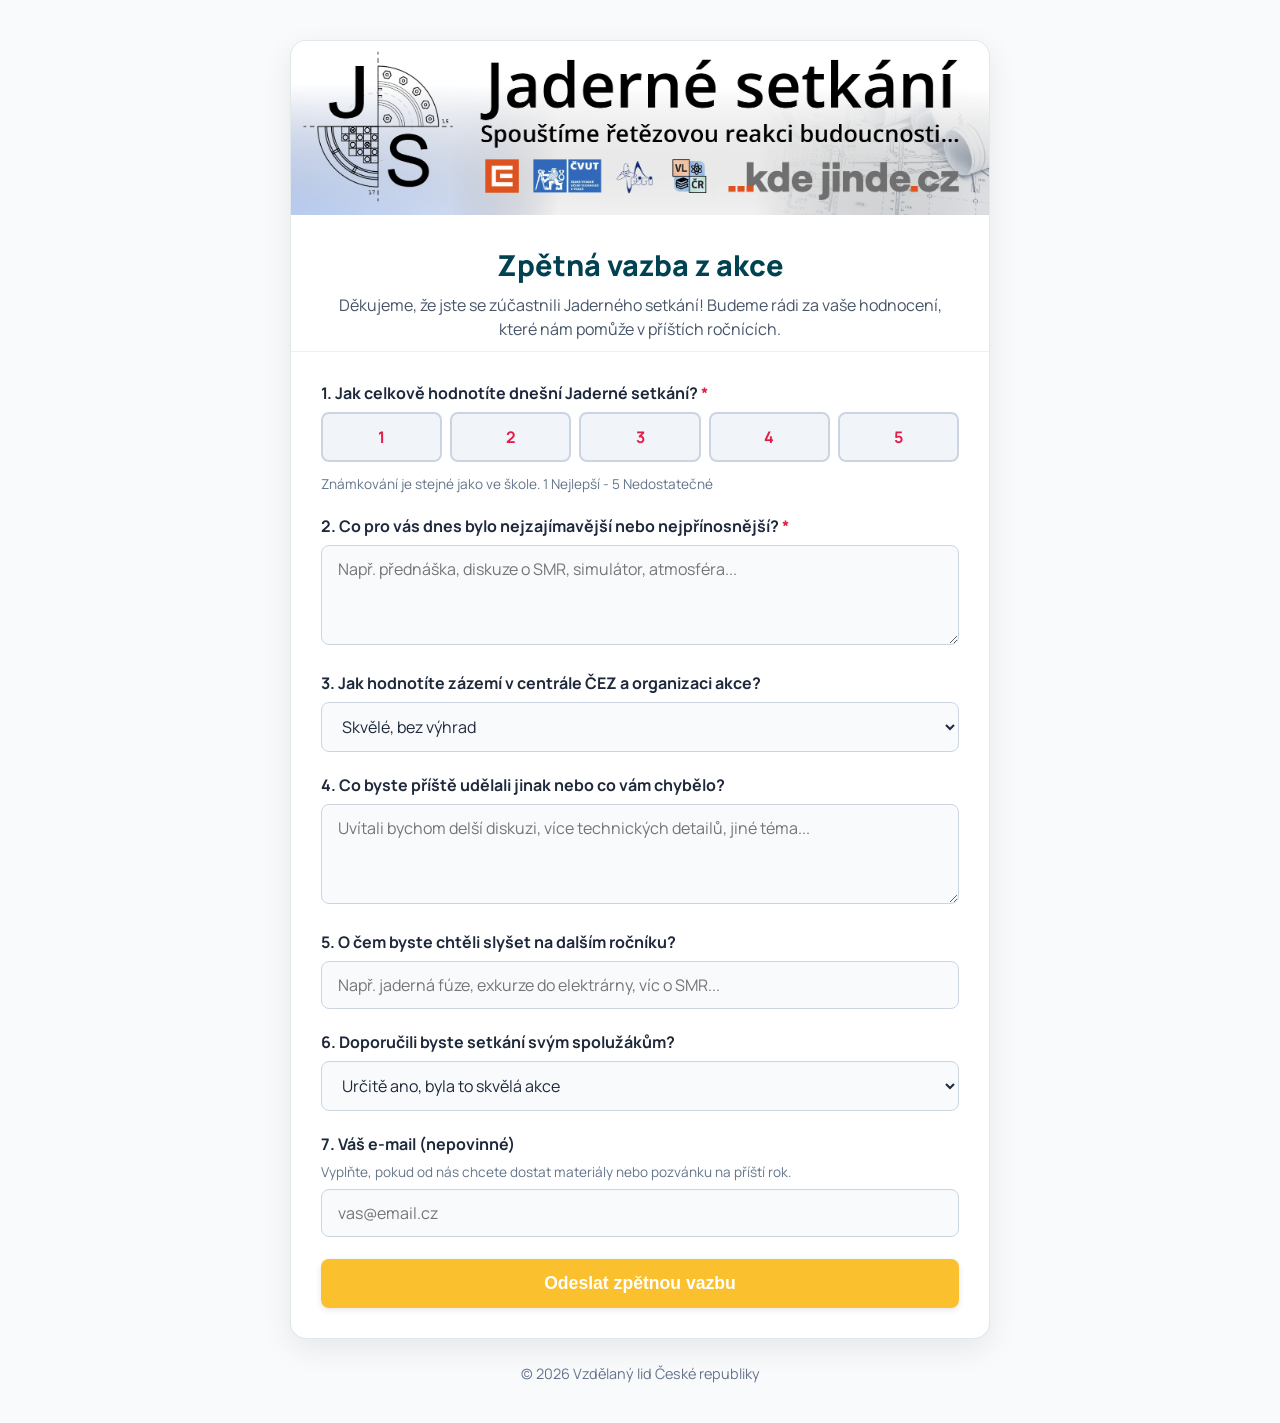
==== jaderne-setkani.html @ 6352bbfe "Add files via upload" ====
<!DOCTYPE html>
<html lang="cs">
<head>
    <meta charset="UTF-8">
    <meta name="viewport" content="width=device-width, initial-scale=1.0">
    <title>Zpětná vazba | Jaderné setkání</title>
    <!-- Google Fonts -->
    <link rel="preconnect" href="https://fonts.googleapis.com">
    <link rel="preconnect" href="https://fonts.gstatic.com" crossorigin>
    <link href="https://fonts.googleapis.com/css2?family=Manrope:wght@300;400;600;700;800&family=Roboto:wght@300;400;500;700&display=swap" rel="stylesheet">
    <link rel="stylesheet" href="styles.css">
    <link rel="icon" type="image/png" href="jaderne-setkani.jpeg" />
</head>
<body>

    <div class="feedback-wrapper">
        <!-- HORNÍ BANNER -->
        <div class="feedback-banner">
            <img src="js-banner.png" alt="Jaderné setkání banner">
        </div>

        <div class="feedback-header">
            <h1>Zpětná vazba z akce</h1>
            <p>Děkujeme, že jste se zúčastnili Jaderného setkání! Budeme rádi za vaše hodnocení, které nám pomůže v příštích ročnících.</p>
        </div>

        <div class="feedback-body">
            <form id="feedbackForm">

                <!-- Otázka 1: Celkové hodnocení -->
                <div class="form-group">
                    <label>1. Jak celkově hodnotíte dnešní Jaderné setkání? <span>*</span></label>
                    <div class="rating-scale">
                        <label><input type="radio" name="overall" value="1" required><span>1</span></label>
                        <label><input type="radio" name="overall" value="2"><span>2</span></label>
                        <label><input type="radio" name="overall" value="3"><span>3</span></label>
                        <label><input type="radio" name="overall" value="4"><span>4</span></label>
                        <label><input type="radio" name="overall" value="5"><span>5</span></label>
                    </div>
                    <span class="hint hint-flex">
                        <span>Známkování je stejné jako ve škole.</span>
                        <span>1 Nejlepší - 5 Nedostatečné</span>
                    </span>
                </div>

                <!-- Otázka 2: Co zaujalo nejvíce -->
                <div class="form-group">
                    <label for="bestPart">2. Co pro vás dnes bylo nejzajímavější nebo nejpřínosnější? <span>*</span></label>
                    <textarea id="bestPart" name="bestPart" placeholder="Např. přednáška, diskuze o SMR, simulátor, atmosféra..." required></textarea>
                </div>

                <!-- Otázka 3: Organizace a prostory -->
                <div class="form-group">
                    <label for="orgFeedback">3. Jak hodnotíte zázemí v centrále ČEZ a organizaci akce?</label>
                    <select id="orgFeedback" name="orgFeedback">
                        <option value="Skvělé">Skvělé, bez výhrad</option>
                        <option value="Dobré">Dobré</option>
                        <option value="Průměrné">Průměrné / Něco vázlo</option>
                        <option value="Slabší">Slabší organizace</option>
                    </select>
                </div>

                <!-- Otázka 4: Návrhy na zlepšení -->
                <div class="form-group">
                    <label for="improvements">4. Co byste příště udělali jinak nebo co vám chybělo?</label>
                    <textarea id="improvements" name="improvements" placeholder="Uvítali bychom delší diskuzi, více technických detailů, jiné téma..."></textarea>
                </div>

                <!-- Otázka 5: Témata do budoucna -->
                <div class="form-group">
                    <label for="futureIdeas">5. O čem byste chtěli slyšet na dalším ročníku?</label>
                    <input type="text" id="futureIdeas" name="futureIdeas" placeholder="Např. jaderná fúze, exkurze do elektrárny, víc o SMR...">
                </div>

                <!-- Otázka 6: Doporučení -->
                <div class="form-group">
                    <label for="recommend">6. Doporučili byste setkání svým spolužákům?</label>
                    <select id="recommend" name="recommend">
                        <option value="Určitě ano">Určitě ano, byla to skvělá akce</option>
                        <option value="Možná">Možná, podle programu</option>
                        <option value="Ne">Spíše ne</option>
                    </select>
                </div>

                <!-- Otázka 7: E-mail (volitelný) -->
                <div class="form-group">
                    <label for="userEmail">7. Váš e-mail (nepovinné)</label>
                    <span class="hint">Vyplňte, pokud od nás chcete dostat materiály nebo pozvánku na příští rok.</span>
                    <input type="email" id="userEmail" name="userEmail" placeholder="vas@email.cz">
                </div>

                <button type="submit" id="submitBtn" class="submit-btn">Odeslat zpětnou vazbu</button>
                <p id="statusMsg" class="status-message"></p>

            </form>
        </div>
    </div>

    <div class="footer-branding">
        &copy; 2026 Vzdělaný lid České republiky
    </div>

    <!-- SKRIPT PRO ODESLÁNÍ DO GOOGLE SHEETS -->
    <script>
        const FEEDBACK_SCRIPT_URL = 'https://script.google.com/macros/s/AKfycbxHbtDZqgOLBzjBHBgjhoFvDwujn2lm_xIqbIPMmP1tOxlQzp5K-_RalIOPr4OuZ0W-/exec';

        const form = document.getElementById('feedbackForm');
        const submitBtn = document.getElementById('submitBtn');
        const statusMsg = document.getElementById('statusMsg');

        form.addEventListener('submit', function(e) {
            e.preventDefault();

            submitBtn.disabled = true;
            submitBtn.textContent = 'Odesílám...';
            statusMsg.style.display = 'block';
            statusMsg.style.color = '#004251';
            statusMsg.textContent = 'Ukládám vaše hodnocení...';

            const formData = new FormData();
            // KLÍČOVÉ: Řekneme skriptu, že tohle je z Jaderného setkání
            formData.append('source', 'jaderne-setkani'); 
            
            formData.append('overall', document.querySelector('input[name="overall"]:checked').value);
            formData.append('bestPart', document.getElementById('bestPart').value);
            formData.append('orgFeedback', document.getElementById('orgFeedback').value);
            formData.append('improvements', document.getElementById('improvements').value);
            formData.append('futureIdeas', document.getElementById('futureIdeas').value);
            formData.append('recommend', document.getElementById('recommend').value);
            formData.append('email', document.getElementById('userEmail').value);

            fetch(FEEDBACK_SCRIPT_URL, {
                method: 'POST',
                mode: 'no-cors',
                body: formData
            })
            .then(() => {
                statusMsg.style.color = '#15803d';
                statusMsg.textContent = 'Děkujeme! Vaše zpětná vazba byla úspěšně uložena.';
                form.reset();
                submitBtn.disabled = false;
                submitBtn.textContent = 'Odeslat zpětnou vazbu';
            })
            .catch(error => {
                console.error('Chyba:', error);
                statusMsg.style.color = '#b91c1c';
                statusMsg.textContent = 'Došlo k chybě. Zkuste to prosím znovu.';
                submitBtn.disabled = false;
                submitBtn.textContent = 'Odeslat zpětnou vazbu';
            });
        });
    </script>

</body>
</html>
---- styles.css ----
* {
    box-sizing: border-box;
    margin: 0;
    padding: 0;
}

body {
    font-family: 'Manrope', Arial, Helvetica, sans-serif;
    background-color: #f8fafc; /* Světlé pozadí podle hlavního webu */
    color: #1e293b;
    min-height: 100vh;
    display: flex;
    flex-direction: column;
    align-items: center;
    justify-content: center;
    padding: 40px 20px;
}

.feedback-wrapper {
    width: 100%;
    max-width: 700px;
    background: #ffffff;
    color: #1e293b;
    border-radius: 16px;
    box-shadow: 0 10px 30px rgba(0, 0, 0, 0.08);
    border: 1px solid rgba(0, 66, 81, 0.12);
    overflow: hidden;
}

/* Horní banner */
.feedback-banner {
    width: 100%;
    max-height: 220px;
    overflow: hidden;
    background-color: #004251;
}

.feedback-banner img {
    width: 100%;
    height: 100%;
    object-fit: cover;
    display: block;
}

.feedback-header {
    background: #ffffff;
    padding: 30px 30px 10px 30px;
    text-align: center;
    border-bottom: 1px solid rgba(0, 66, 81, 0.08);
}

.feedback-header h1 {
    font-size: 1.8rem;
    font-weight: 800;
    color: rgb(0, 66, 81);
    margin-bottom: 8px;
}

.feedback-header p {
    font-size: 1rem;
    color: #475569;
    line-height: 1.5;
}

.feedback-body {
    padding: 30px;
}

.form-group {
    margin-bottom: 22px;
}

.form-group label {
    display: block;
    font-weight: 700;
    color: #1e293b;
    font-size: 1rem;
    margin-bottom: 8px;
}

.form-group label span {
    color: #e11d48;
}

.form-group .hint {
    font-size: 0.85rem;
    color: #64748b;
    margin-bottom: 8px;
    display: block;
}

.hint-flex {
    display: flex;
    justify-content: space-between;
    margin-top: 5px;
}

/* Hodnocení hvězdičkami / čísly */
.rating-scale {
    display: flex;
    gap: 8px;
}

.rating-scale label {
    flex: 1;
    background: #f1f5f9;
    border: 2px solid #cbd5e1;
    border-radius: 8px;
    text-align: center;
    padding: 12px 0;
    cursor: pointer;
    font-weight: 700;
    color: #334155;
    transition: all 0.2s ease;
}

.rating-scale input {
    display: none;
}

.rating-scale input:checked + span,
.rating-scale label:hover {
    background: rgb(0, 66, 81);
    color: #ffffff;
    border-color: rgb(0, 66, 81);
}

.rating-scale label span {
    display: block;
    width: 100%;
}

/* Vstupy */
input[type="text"],
input[type="email"],
textarea,
select {
    width: 100%;
    padding: 12px 16px;
    font-size: 1rem;
    border: 1px solid #cbd5e1;
    border-radius: 8px;
    font-family: inherit;
    background: #f8fafc;
    color: #1e293b;
    transition: all 0.2s ease;
}

input[type="text"]:focus,
input[type="email"]:focus,
textarea:focus,
select:focus {
    outline: none;
    border-color: rgb(0, 66, 81);
    background: #ffffff;
}

textarea {
    resize: vertical;
    min-height: 100px;
}

/* Žluté tlačítko (stejné jako na hlavním webu) */
.submit-btn {
    width: 100%;
    padding: 14px;
    background-color: #fbc02d;
    color: #ffffff;
    border: none;
    border-radius: 8px;
    font-size: 1.1rem;
    font-weight: 700;
    cursor: pointer;
    transition: background-color 0.25s ease, transform 0.15s ease;
    box-shadow: 0 2px 6px rgba(0, 0, 0, 0.1);
}

.submit-btn:hover {
    background-color: #f57f17;
    transform: scale(1.01);
}

.submit-btn:disabled {
    background-color: #94a3b8;
    cursor: not-allowed;
    transform: none;
}

.status-message {
    text-align: center;
    font-weight: 600;
    margin-top: 15px;
    display: none;
    font-size: 0.95rem;
}

.footer-branding {
    margin-top: 25px;
    text-align: center;
    font-size: 0.9rem;
    color: #64748b;
}

@media (max-width: 600px) {
    body { 
        padding: 15px 10px; 
    }
    .feedback-wrapper { 
        border-radius: 12px; 
    }
    .feedback-header { 
        padding: 20px; 
    }
    .feedback-body { 
        padding: 20px; 
    }
    .rating-scale { 
        gap: 4px; 
    }
    .rating-scale label { 
        padding: 10px 0; 
        font-size: 0.9rem; 
    }
}
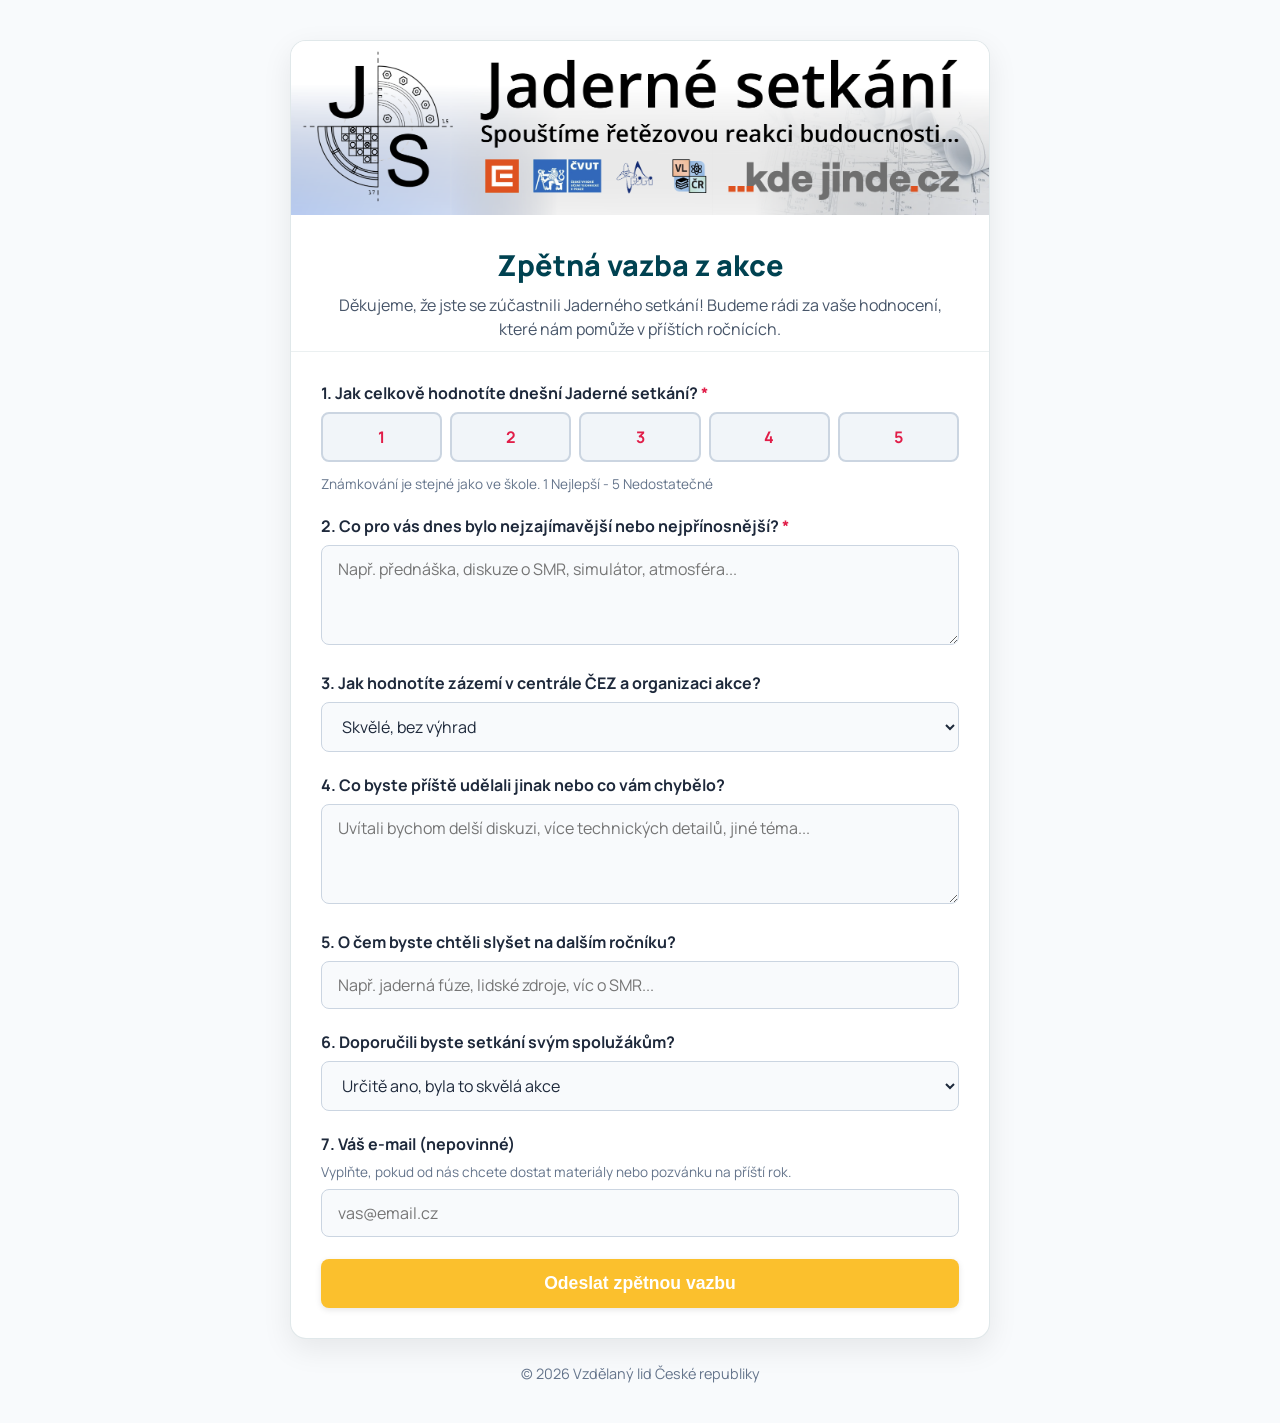
==== commit 62988971: "Update placeholder text for future ideas input" ====
--- a/jaderne-setkani.html
+++ b/jaderne-setkani.html
@@ -69,7 +69,7 @@
                 <!-- Otázka 5: Témata do budoucna -->
                 <div class="form-group">
                     <label for="futureIdeas">5. O čem byste chtěli slyšet na dalším ročníku?</label>
-                    <input type="text" id="futureIdeas" name="futureIdeas" placeholder="Např. jaderná fúze, exkurze do elektrárny, víc o SMR...">
+                    <input type="text" id="futureIdeas" name="futureIdeas" placeholder="Např. jaderná fúze, lidské zdroje, víc o SMR...">
                 </div>
 
                 <!-- Otázka 6: Doporučení -->
@@ -152,4 +152,4 @@
     </script>
 
 </body>
-</html>+</html>
